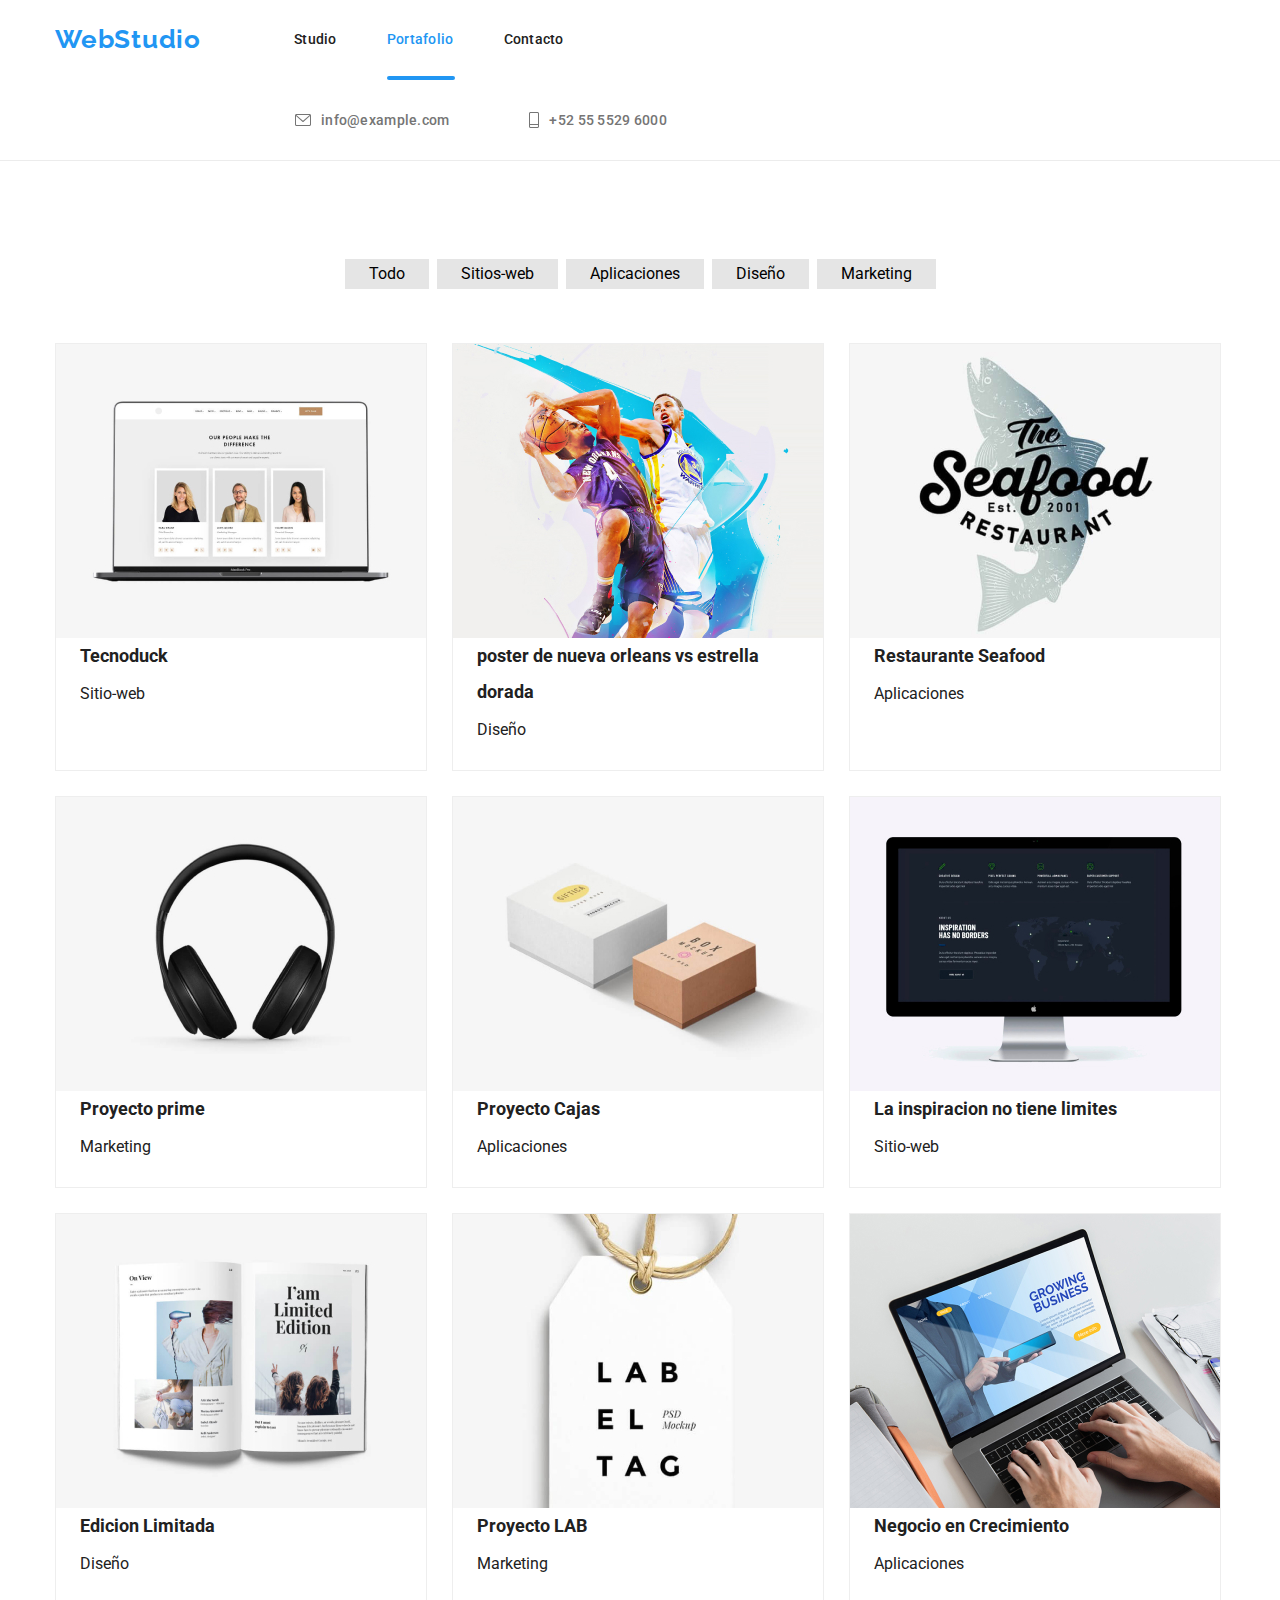
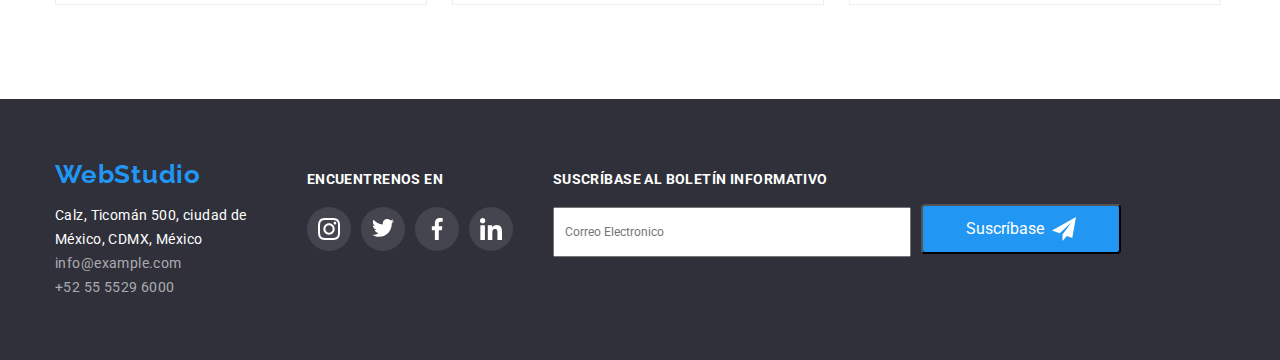
==== portafolio.html @ cc736a1b "primer commit tarea 7" ====
<!DOCTYPE html>
<html lang="en">
<head>

    <link rel="stylesheet" href="css/styles.css">
    <link rel="stylesheet" href="css/modern-normalize.css">
    <link rel="preconnect" href="https://fonts.googleapis.com">
    <link rel="preconnect" href="https://fonts.gstatic.com" crossorigin>
    <link href="https://fonts.googleapis.com/css2?family=Raleway:wght@700&family=Roboto:wght@400;500;700;900&display=swap" rel="stylesheet">
      
    <link rel="preconnect" href="https://fonts.googleapis.com">
  <link rel="preconnect" href="https://fonts.gstatic.com" crossorigin>
  <link href="https://fonts.googleapis.com/css2?family=Raleway:wght@700&display=swap" rel="stylesheet">

    <meta charset="UTF-8">
    <meta http-equiv="X-UA-Compatible" content="IE=edge">
    <meta name="viewport" content="width=device-width, initial-scale=1.0">
    
    <title>Portafolio</title>

</head>
<body>
    
    <header class="border">
      <div class="container menu-container">
        <a href="./index.html" class="webstudio menu-item menu-marg">WebStudio</a>
        <nav class="nav-flex">
          <ul class="menu-item">
            <li><a href="./index.html" class="link">Studio</a></li>
            <li><a href="./portafolio.html" class="link here-port" >Portafolio</a></li>
            <li><a href="/contacto" class="link">Contacto</a></li>
          </ul>
       </nav>
    
       <ul class="menu-item menu-links2"> 
        <li class="header-contacts">
            <svg class="mail-ubication" width="16px" height="12px"><use href="./images/icons.svg#mail"></use></svg>  
            <a href="mailto:info@example.com" class="colorl margin-text">info@example.com</a></li>
        <li class="header-contacts">
            <svg class="phone-ubication" width="10" height="16"><use href="./images/icons.svg#phone"></use></svg>  
            <a href="tel:+52 55 5529 6000" class="colorl">+52 55 5529 6000</a></li>
      </ul>
    
      </div>
    
    </header>

      <main>
        <section class="section">
          <div class="container">

            <ul class="container-btn">
              <li><button type="button" class="focus pointer item-btn">Todo</button></li>
              <li><button type="button" class="focus pointer item-btn">Sitios-web</button></li>
              <li><button type="button" class="focus pointer item-btn">Aplicaciones</button></li>
              <li><button type="button" class="focus pointer item-btn">Diseño</button></li>
              <li><button type="button" class="focus pointer item-btn">Marketing</button></li>
            </ul>
  
            <ul class="container-cards">
              <li class="card-item">
                <a href="" class="card-item2">
                   <p class="overlay overlay-text">Tecnoduck es una plataforma de distribución de coronavirus de última generación. Las compañías usan esta plataforma para el espionaje digital y los ataques a los servidores seguros de la competencia.</p>
                   <img src="./images/imagenTdos1.jpg" alt="imagen de nuestras personas hacen la diferencia" width="370px" height="294px"/>
                </a>
                 
                <a href="" class="card-information">
                    <p class="img-title">Tecnoduck</p> 
                    <p class="img-subtitle">Sitio-web</p>
                </a>
              </li>
              <li class="card-item">
                <a href="" class="card-item2">
                    <p class="overlay overlay-text">asdasdas</p>
                    <img src="./images/imagenTdos2.jpg" alt="poster de nueva orleans vs estrella dorada" width="370px" height="294px"  />
                </a>
                <a href="" class="card-information"> 
                    <p class="img-title"> poster de nueva orleans vs estrella dorada</p> 
                    <p class="img-subtitle">Diseño</p>
                </a>
              </li>
              <li class="card-item">
                  <a href="" class="card-item2">
                    <p class="overlay overlay-text">asdasdas</p>
                    <img src="./images/imagenTdos3.jpg" alt="rest comida de mar" width="370px" height="294px" />
                  </a>
                  <a href="" class="card-information">
                    
                    <p class="img-title">Restaurante Seafood</p> 
                    <p class="img-subtitle">Aplicaciones</p>
                  </a>
              </li>
              <li class="card-item">
                  <a href="" class="card-item2">
                    <p class="overlay overlay-text">asdasdas</p>
                    <img src="./images/imagenTdos4.jpg" alt="imagen de audifonos" width="370px" height="294px" />
                  </a>
                  <a href="" class="card-information">
                    <p class="img-title">Proyecto prime</p> 
                    <p class="img-subtitle">Marketing</p>
                  </a>
              </li>
              <li class="card-item">
                <a href="" class="card-item2">
                <p class="overlay overlay-text">asdasdas</p>
                <img src="./images/imagenTdos5.jpg" alt="imagan de cajas" width="370px" height="294px" />
                </a>
                  <a href="" class="card-information">
                    
                    <p class="img-title">Proyecto Cajas</p> 
                    <p class="img-subtitle">Aplicaciones</p>
                </a>
              </li>
              <li class="card-item">
                <a href="" class="card-item2">
                <p class="overlay overlay-text">asdasdas</p>
                <img src="./images/imagenTdos6.jpg" alt=" pc con mapa" width="370px" height="294px" />
                </a>
                  <a href="" class="card-information">
                    
                    <p class="img-title">La inspiracion no tiene limites</p> 
                    <p class="img-subtitle">Sitio-web</p>
                </a>
              </li>
              <li class="card-item">
                <a href="" class="card-item2">
                <p class="overlay overlay-text">asdasdas</p>
                <img src="./images/imagenTdos7.jpg" alt="libro de limite edition" width="370px" height="294px" />
                </a>
                  <a href="" class="card-information">
                    
                    <p class="img-title">Edicion Limitada</p> 
                    <p class="img-subtitle">Diseño</p>
                </a>
              </li>
              <li class="card-item">
                <a href="" class="card-item2">
                <p class="overlay overlay-text">asdasdas</p>
                <img src="./images/imagenTdos8.jpg" alt="tag de LAB "width="370px" height="294px" />
                </a>
                  <a href="" class="card-information">
                    
                    <p class="img-title">Proyecto LAB</p> 
                    <p class="img-subtitle">Marketing</p>
                </a>
              </li>
              <li class="card-item">
                <a href="" class="card-item2">
                <p class="overlay overlay-text">asdasdas</p>
                <img src="./images/imagenTdos9.jpg" alt="Computador" width="370px" height="294px" />
                </a>
                  <a href="" class="card-information">
                    
                    <p class="img-title">Negocio en Crecimiento</p> 
                    <p class="img-subtitle">Aplicaciones</p>
                </a>
              </li>
            </ul>
          </div>
          

        </section>
               
      </main>
      <footer class="blackbackground">
        <div class="footer-container">
            <div class="space">
                <a href="index.html" class="webstudio log-ubication">WebStudio</a>
                <adress>
                    <p class="colorw2">Calz, Ticomán 500, ciudad de <br>México, CDMX, México</p>
                    <ul class="ul-footer">
                          <li><a href="mailto:info@example.com" class="linkto">info@example.com</a></li>
                          <li><a href="tel:+52 55 5529 6000" class="linkto">+52 55 5529 6000</a></li>
                    </ul>
                </adress>
              </div>
            <div class="footer-border">
    
              <ul class="social-form-container">
                <li><p class="encuentranos">ENCUENTRENOS EN</p></li>
                <li><ul class="icon-footer-container">
                        <li><a href="" class="pointer"><svg class="icon-footer" width="44" height="44" viewBox="0 -10 20 40"><use href="./images/icons.svg#instagram"></use></svg> </a>  </li>
                        <li><a href="" class="pointer"><svg class="icon-footer" width="44" height="44" viewBox="0 -10 20 40"><use href="./images/icons.svg#twitter"></use></svg> </a> </li>
                        <li><a href="" class="pointer"><svg class="icon-footer" width="44" height="44" viewBox="-5 -10 20 40"><use href="./images/icons.svg#facebook"></use></svg></a>  </li>
                        <li><a href="" class="pointer"><svg class="icon-footer" width="44" height="44" viewBox="0 -10 20 40"><use href="./images/icons.svg#linked-in"></use></svg> </a> </li></ul>
                    </ul>
                </li>
    
                    <form>
                        <p class="susc-text">SUSCRÍBASE AL BOLETÍN INFORMATIVO</p>
                        <div class="label-container">
                            <label>
                            <input class="input-size" type="email" name="email" placeholder="Correo Electronico" />
                            </label>
                            <button class="form-btn" type="submit"><p style="display: inline;">Suscríbase</p> <svg class="svg-sus" width="24" height="24" viewBox="0 0 24 24"><use href="./images/icons.svg#send"></use></svg></button>
                        </div>
                    </form>
                         
              </ul>
            </div>
              
    
          </div>
      </footer>
    
</body>
</html>
---- css/styles.css ----
:root{
    --brand-color:#2196F3;
    --text-color:#757575;
    --text2-color:#FFFFFF;
    --dominat-color:#212121;
    --butt-color:rgba(255, 255, 255, 0.6);
    --background-color:#E5E5E5;
    --cards-color: #EEEEEE;
    --background-index:#2F303A;
    --iconbg-color:#F5F4FA;
}

*,
*::before,
*::after {
  box-sizing: border-box;
}
.service-container{
    display: flex;
    flex-direction: column;
    flex-wrap: wrap;
    align-items: center;
}

.text-container{
    display: flex;
    margin: 10px;
    height: auto;
    text-align:left;
    padding-left: 0%;
    gap: 30px;
    }

.text-item{
    display: flex;
    flex-direction: column;
    flex-basis: calc((100% - 90px) / 4);  
}
.ul-footer{
    padding-left: 0px;
    margin: 0px;
}
.log-ubication{
    padding: 0px;
}
.img-container{
    display: flex;
    gap: 23px;
    padding:0;
}

h2{
    text-align: center;
}
.team-conteiner{
    display: flex;
    text-align: center;
    padding: 0px;
    gap: 30px;
    margin: 0px;
}

.team-information{
    padding: 30px 44px;
    
}
.team-item{
    background: var(--text2-color);
    box-shadow: 0px 1px 3px rgba(0, 0, 0, 0.12), 0px 1px 1px rgba(0, 0, 0, 0.14), 0px 2px 1px rgba(0, 0, 0, 0.2);
    border-radius: 0px 0px 4px 4px;
}

.bggray{background-color: var(--background-color);}

.section{
    padding-top: 94px;
    padding-bottom: 94px;
}

.section1{
    padding-top: 94px;
}
.container {
     width: 1200px;
     padding-left: 15px;
     padding-right: 15px;
     margin-left: auto;
     margin-right: auto;
}    

.card-item{
    border: 1px solid var(--cards-color);
    flex-basis: calc((100% - 54px) / 3); 
   
}
.card-item:hover,.card-item:focus {
    box-shadow: 0px 1px 1px rgba(0, 0, 0, 0.12), 0px 4px 4px rgba(0, 0, 0, 0.06), 1px 4px 6px rgba(0, 0, 0, 0.16);
    
} 
.container-cards{
    display: flex;
    flex-wrap: wrap;
    gap: 25px;
    margin: 0;
    padding: 0;
    }

    
.container-btn{
    display: flex;
    justify-content: center;
    flex-wrap: wrap;
    align-items: center;
    margin-top: 0;
    margin-bottom: 50px;
    padding-left: 0;
}

.item-btn{margin:4px;
border: 0;
padding: 6px 24px;
}  

header {
    background-color: var(--text2-color);
}

.menu-item,.footer-items{
    display:flex;
    margin: 0;
    padding: 0;}

.menu-container{
  display: flex;
  align-items: center;
  flex-wrap: wrap;
  }

body{
    font-family: 'Roboto', 'Helvetica Neue', 'Verdana', 'Tahoma', sans-serif;
    color: var(--dominat-color);
    
}

::-webkit-scrollbar {
    display: none;
}

.card-information{
    padding-top: 20px;
    color: var(--dominat-color);  
}

.img-title{
    font-family: 'Roboto';
    font-style: normal;
    font-weight: 700;
    font-size: 18px;
    line-height: 2;
    margin: 0;
    padding-left: 24px;
    padding-right: 24px;
    }

.img-subtitle{
font-family: Roboto;
font-size: 16px;
font-weight: 400;
line-height: 2.5;
margin: 0;
padding-left: 24px;
padding-bottom:20px;
}

.link{
font-family: 'Roboto';
font-style: normal;
font-weight: 500;
font-size: 14px;
line-height: 16px;
letter-spacing: 0.02em;
color: var(--dominat-color);
display:block;
padding-top:24px;
padding-bottom: 25px;
margin-right: 50px;

}

.link:hover, .link:focus, .linkto:hover, .linkto:focus, .colorl:hover, .colorl:focus{
color:var(--brand-color);

}

.mail-ubication:hover, .phone-ubication:hover, .mail-ubication:focus, .phone-ubication:focus{
    stroke: var(--brand-color);
    }

.margin-text{
    margin-right: 50px;
}

.colorl{
font-family: 'Roboto';
font-style: normal;
font-weight: 500;
font-size: 14px;
line-height: 16px;
letter-spacing: 0.02em;
color: var(--text-color);
padding: 32px 0 32px 0;
}

.here-port, .here-index{
    color:var(--brand-color);
}

.here-port::after{
    content: "";
    width:68px; 
    height:4px; 
    background-color:var(--brand-color);
    display:block; 
    position:absolute; 
    top:76px;
    border-radius: 2px;
}
.here-index::after{
    content: "";
    width:48px; 
    height:4px; 
    background-color:var(--brand-color);
    display:block; 
    position:absolute; 
    top:76px;
    border-radius: 2px;
}
.nav-flex{
    display: flex;
    
}
.webstudio{
font-family: 'Raleway';
font-weight: 700;
font-size: 26px;
line-height: 1.19;
letter-spacing: 0.03em;
color: var(--brand-color);

}
.menu-marg{
    margin: 0 93px 0 0;
    padding: 24px 0 25px 0;
}

.focus:hover, .focus:focus{
    color: var(--text2-color);
    background-color: var(--brand-color);
    
    }

.focus{
background: var(--background-color);
}

.butt{

font-family: 'Roboto';
font-weight: 700;
font-size: 16px;
line-height: 1.875;
letter-spacing: 0.06em;
color: var(--text2-color);
background-color: var(--brand-color);
box-shadow: 0px 4px 4px rgba(0, 0, 0, 0.15);
border-radius: 4px;
padding-top: 10px;
padding-bottom: 10px;

}

.blackbackground{
    background-color: var(--background-index) ;
    padding-top:60px;
    padding-bottom:60px;
    
}

.colorw{

font-family: 'Roboto';
font-weight: 900;
font-size: 44px;
line-height: 1.36;
letter-spacing: 0.06em;
color: var(--text2-color);
text-align: center;

}

.colorw2{

font-family: 'Roboto';
font-size: 14px;
line-height: 1.71;
letter-spacing: 0.03em;
color: var(--text2-color);
margin: 14px 0 0;

}

.adress-flex{
    display: flex;
}

.linkto{

font-family: 'Roboto';
font-size: 14px;
line-height: 1.71;
letter-spacing: 0.03em;
color: var(--butt-color);
}

.button:hover,.button:focus{
    background-color: #1367ac;
    box-shadow: 0px 3px 1px rgba(0, 0, 0, 0.1), 0px 1px 2px rgba(0, 0, 0, 0.08), 0px 2px 2px rgba(0, 0, 0, 0.12);
    transition: box-shadow 250ms ease;
    transition-timing-function: cubic-bezier(0.4, 0, 0.2, 1);
}
.button{
    border: none;
    margin-top: 30px;}

.tituloin{
font-family: 'Roboto';
font-weight: 700;
font-size: 14px;
line-height: 16px;
letter-spacing: 0.03em;
text-transform: uppercase;
color: var(--dominat-color);
padding-top: 30px;
padding-bottom: 10px;
}

.subtituloin{

font-family: 'Roboto';
font-size: 14px;
line-height: 1.71;
letter-spacing: 0.03em;
color: var(--text-color);
}

.titulos2{

font-family: 'Roboto';
font-weight: 700;
font-size: 36px;
line-height: 1.16;
letter-spacing: 0.03em;
color:var(--dominat-color);
margin-bottom: 50px;
}
.titleteam{

font-family: 'Roboto';
font-weight: 500;
font-size: 16px;
line-height: 1.18;
letter-spacing: 0.03em;
color:var(--dominat-color);
margin: 0 0 10px 0;
}
.subtitleteam{

    font-family: 'Roboto';
font-size: 16px;
line-height: 1.18;
letter-spacing: 0.03em;
color: var(--text-color);
margin:0;
}

.pointer{ cursor:pointer;}

ul{
    list-style:none;
}

a{
    text-decoration: none;
}

.tit2{
font-family: 'Roboto';
font-style: normal;
font-weight: 700;
font-size: 36px;
line-height: 42px;
letter-spacing: 0.03em;
padding-bottom: 50px;
}

ul, ol, li {
    margin: 0;
    padding: 0;
  }
  
  h1, h2, h3, h4, h5, h6 {
    margin: 0;
  }
  
  p {
    margin: 0;
  }

  .heroe{
    padding-top: 200px;
    padding-bottom: 200px;
  }

  .icon-bg {
    background: var(--iconbg-color);
    border-radius: 4px;
    width: 270px;
    height: 120px;
    }

.header-contacts{
    display: flex;
    align-items: center;
    align-content: center;
}

.mail-ubication{
    margin-left: 240px;
    margin-right: 10px;
    fill: var(--text-color);
}
.phone-ubication{
    margin-left: 30px;
    margin-right: 10px;
    fill: var(--text-color);
}

.social-media-container{
    display: flex;
    padding-top: 16px;
}

.social-media-icon{
    fill: #AFB1B8;
}
.social-media-icon:hover{
    fill: var(--text2-color);
    border-radius: 50%;
    background-color: var(--brand-color);
    
}

.icon-cliente-regular{

    border: 1px solid #AFB1B8;
    border-radius: 4px;
    background-color: var(--iconbg-color);
    width: 170px;
    height: 81px;
    }

.icon-color{
    fill: #AFB1B8;
}

.icon-cliente-regular:hover{
    border: 1px solid var(--brand-color);
    fill: var(--brand-color);
}
.icon-cr-container{
    display: flex;
    
    justify-content: space-between;
}

.icon-hover:hover, .icon-hover:focus{
    fill: var(--brand-color);
    stroke: var(--brand-color);
    }


.footer-container{

    display: flex;
    padding-left: 15px;
    padding-right: 15px;
    margin-left: auto;
    margin-right: auto;
    width: 1200px;
}
.encuentranos{

font-family: 'Roboto';
font-weight: 700;
font-size: 14px;
line-height: 16px;
letter-spacing: 0.03em;
text-transform: uppercase;
color:var(--text2-color);
padding-top:12px;

}

.icon-footer{
    fill: white;
    border-radius: 50%;
    background-color:rgba(255, 255, 255, 0.1);
    }

.icon-footer:hover,.icon-footer:focus {
    background-color: var(--brand-color);
    }

.icon-footer-container{
    display: flex;
    padding-top: 20px;
    gap:10px;
}

.space{
    margin-right: 60px;
}

.blackbackground2{
    background-color: var(--background-index) ;
    background: linear-gradient(rgba(255,255,255,0), rgba(0,0,0,0.7)), url('../images/Imagen-fondo.jpg');
    background-repeat: no-repeat;
    background-position: center;
    background-size: cover;
}


.backgroundg-img1{
    background-image: url(../images/imagen.jpg);
    background-repeat: no-repeat;
    background-size: auto auto;
}
.backgroundg-img2{
    background-image: url(../images/imagen2.jpg);
    background-repeat: no-repeat;
    background-size: auto auto;
}
.backgroundg-img3{
    background-image: url(../images/imagen3.jpg);
    background-repeat: no-repeat;
    background-size: auto auto;
}

.recuadro{
width: 370px;
height: 70px;
background: rgba(47, 48, 58, 0.8);
font-family: 'Roboto';
font-weight: 700;
font-size: 14px;
line-height: 16px;
text-align: center;
letter-spacing: 0.03em;
text-transform: uppercase;
color: var(--text2-color);
padding-top: 27px;
padding-bottom: 27px;
margin-top:254px;
}

.border{
    border-bottom: 1px solid #ECECEC;
}

.header-contacts:hover .mail-ubication, .header-contacts:hover .phone-ubication, .header-contacts:focus .phone-ubication, .header-contacts:focus .mail-ubication {
    stroke: var(--brand-color);
}

.header-contacts:hover .colorl, .header-contacts:focus .colorl{
    color:var(--brand-color);
}

.overlay {
    position: absolute;
    width: 100%;
    height: 100%;
    background-color:rgba(33, 150, 243, 0.9);
    transform: translateY(100%);
    transition: transform 250ms ease;
    transition-timing-function: cubic-bezier(0.4, 0, 0.2, 1);
}

.card-item:hover .overlay {
    transform: translateY(0);
}

.card-item2{
    position: relative;
    margin: 0 auto;
    overflow: hidden;    
    display: flex;
}

.overlay-text{
    font-family: Roboto;
    font-size: 18px;
    font-weight: 400;
    line-height: 28px;
    letter-spacing: 0.03em;
    text-align: left;
    color:rgba(255, 255, 255, 1);
    padding: 63px 24px;
    }

.backdrop.is-hidden{
    visibility: hidden;
    opacity: 0;
    pointer-events: none;
}

.backdrop{
    position:fixed;
    top: 0;
    left: 0;
    width: 100%;
    height: 100%;
    background-color: rgba(0,0,0,0.5);
    opacity: 1;
    visibility: visible;
    transition: opacity 250ms cubic-bezier(0.4,0,0.2,1), visibility 250ms cubic-bezier(0.4,0,0.2,1);
    margin: 0;
    display: flex;
    justify-content: center;
    
}

.container-box{
    margin-top: 35px;
   }

.box-modal{
    width: 528px ;
    height: 581px ;
    background-color: rgba(255, 255, 255, 1);
    display: flex;
    flex-direction: column;
}

.svg-cierre{
    border: 1px solid gray;
    border-radius: 50%;
    margin-top:5px;
    margin-right: 5px;
}

.svg-cierre:hover{
cursor: pointer;
fill: var(--brand-color);   

}

.footer-border{
    width: 826px;
    height: 86px;
    display: flex;
    align-items: center;
    list-style: none;
    gap: 40px;
    align-items: baseline;
      
}

.form-space{
    width: 570px;
    height: auto;
    
  }
  
  .input-size{
    width: 358px;
    height: 50px ;
    padding: 10px;
  }
  
  .form-btn{
   height: 50px;
   width: 200px;
   background-color:var(--brand-color);
   color:white;
   border-radius: 4px;
   padding: 0;
   margin:0;
   display: flex;
   align-items: center;
   justify-content: center;
   gap: 8px;
  
  }

  .susc-text{
    font-family: Roboto;
    font-size: 14px;
    font-weight: 700;
    line-height: 16px;
    letter-spacing: 0.03em;
    text-align: left;
    color: white;
    padding-bottom: 10px;
    padding-top: 5px;
    

  }
  
.label-container{
    display: flex;
    align-items: center;
    gap: 10px;
}
    
.form-btn:hover{
    cursor: pointer;
}

.signup_form-container{
    display: flex;
    flex-direction: column;
    align-items: center;
}

.self-pos{
    align-self: flex-end;
}

.head-form{
    font-family: Roboto;
font-size: 20px;
font-weight: 700;
line-height: 23px;
letter-spacing: 0.03em;
text-align: center;
color: rgba(33, 33, 33, 1);
margin-bottom: 12px;
}

label{
    font-family: Roboto;
font-size: 12px;
font-weight: 400;
line-height: 14px;
letter-spacing: 0.01em;
text-align: left;
color: rgba(117, 117, 117, 1);
padding-top: 10px;
padding-bottom: 4px;
position:relative;
}

.signup_form-input{
    width: 448px;
    height: 40px;
    border-radius: 4px;
    border: 1px solid rgba(33, 33, 33, 0.20);
    display: block;
    padding-left:42px ;
}

.textarea-width{
    width: 448px;
    height: 120px;
    padding: 16px 12px;
    border-radius: 4px;
    border: 1px solid rgba(33, 33, 33, 0.20);
    display: block;
}

.enviar-btn{
background-color: var(--brand-color);
color: #FFFFFF;
font-family: Roboto;
font-size: 16px;
font-weight: 700;
line-height: 30px;
letter-spacing: 0.06em;
text-align: center;
border: none;
border-radius: 4px;
width: 200px;
height: 50px;
box-shadow: 0px 4px 4px 0px rgba(0, 0, 0, 0.15);
}

.enviar-btn:hover{
    cursor:pointer;
    }

input:hover{
cursor: pointer;
}

textarea:hover{
    cursor:pointer;
}

.signup_form-input:focus, textarea:focus,  .signup_form-input:hover, textarea:hover{
    border: 1px solid var(--brand-color);
    outline: none;
}

.signup_form-input:focus + .svg-form,
.signup_form-input:hover + .svg-form
{
    fill: #2196F3;
}

.svg-form{
    position: absolute;
    top: 38px;
    left:12px;
    fill: var(--dominat-color);
}

.send-text-style{
    color: #757575;
    font-size: 14px;
    font-family: Roboto;
    font-style: normal;
    font-weight: 400;
    line-height: 24px;
    letter-spacing: 0.42px;
    padding-left:77px;
    padding-right: 51px;
    padding-top: 20px;
    padding-bottom:10px;
}

.checkbox-container{
    padding-left: 76px;
    padding-right: 51px;
    margin-top: 10px;
    padding-top: 10px;
    position: relative;
    padding-bottom: 10px;
}

.hidden{ 
    display: none;
}

.checkbox-input:checked + .checkbox-label::before{
    background-image: url(../images/check-icon.jpg);
    border-color: var(--brand-color);
}

.checkbox-label::before{
    content: '';
    display: inline-block;
    width: 16px;
    height: 15px;
    border: 1px solid var(--dominat-color);
    border-radius: 2px;
    cursor: pointer;
    position: absolute;
    left: -20px;
    top: 10px;
}

.checkbox-label{
    color: var(--text-color);
    font-family: Roboto;
    font-size: 14px;
    font-weight: 400;
    line-height: 24px;
    letter-spacing: 0.42px;
}
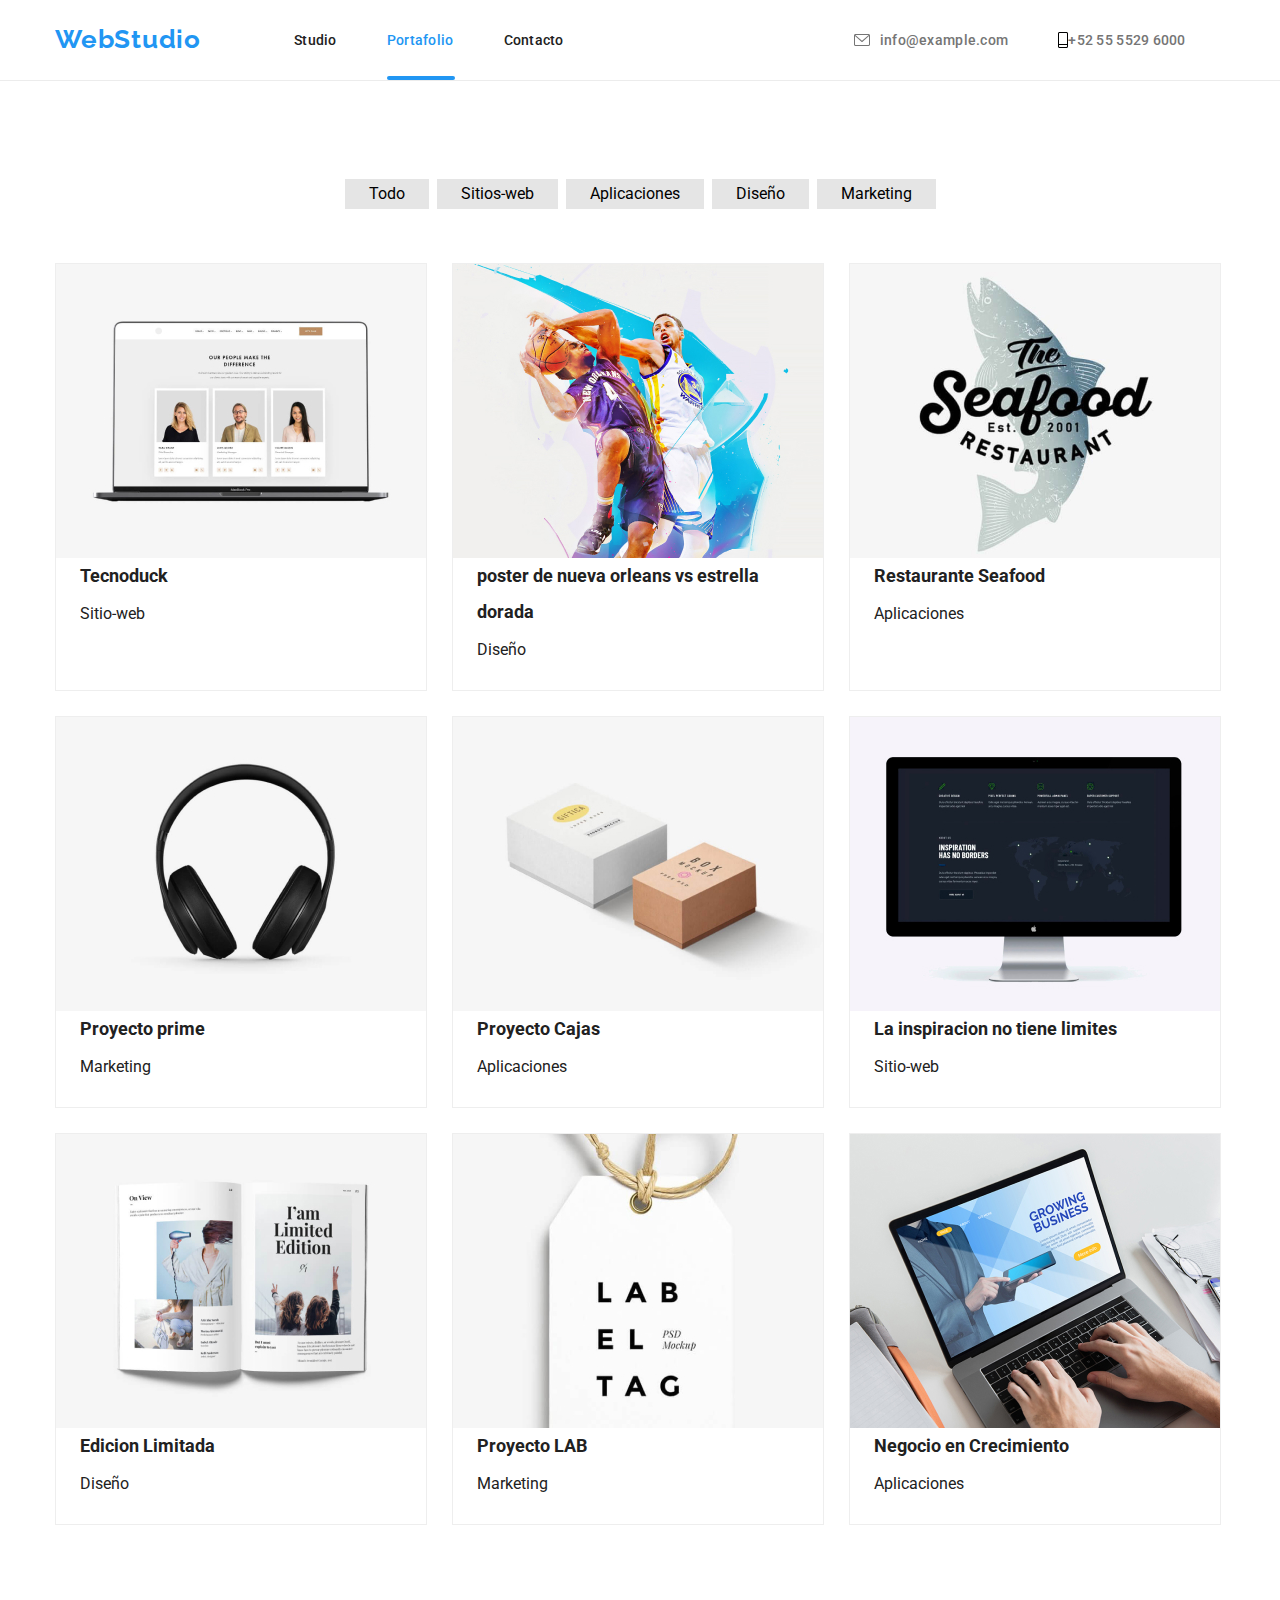
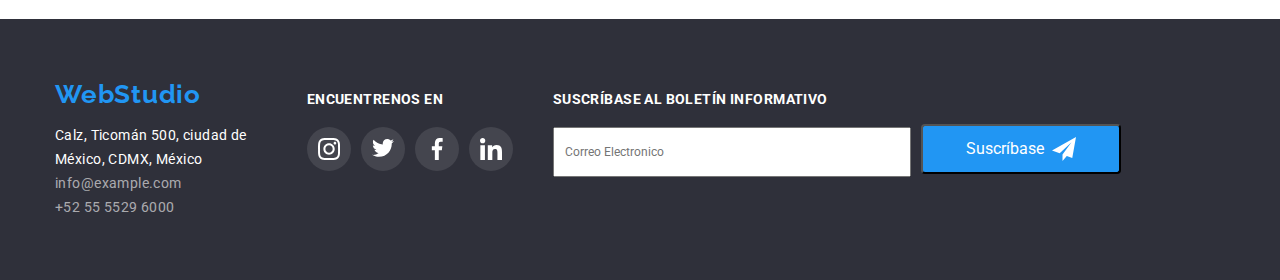
==== commit 7101d163: "tarea 7 v2.0" ====
--- a/portafolio.html
+++ b/portafolio.html
@@ -2,157 +2,157 @@
 <html lang="en">
 <head>
 
-    <link rel="stylesheet" href="css/styles.css">
-    <link rel="stylesheet" href="css/modern-normalize.css">
-    <link rel="preconnect" href="https://fonts.googleapis.com">
-    <link rel="preconnect" href="https://fonts.gstatic.com" crossorigin>
-    <link href="https://fonts.googleapis.com/css2?family=Raleway:wght@700&family=Roboto:wght@400;500;700;900&display=swap" rel="stylesheet">
-      
-    <link rel="preconnect" href="https://fonts.googleapis.com">
-  <link rel="preconnect" href="https://fonts.gstatic.com" crossorigin>
-  <link href="https://fonts.googleapis.com/css2?family=Raleway:wght@700&display=swap" rel="stylesheet">
-
-    <meta charset="UTF-8">
-    <meta http-equiv="X-UA-Compatible" content="IE=edge">
-    <meta name="viewport" content="width=device-width, initial-scale=1.0">
-    
-    <title>Portafolio</title>
+<link rel="stylesheet" href="css/main.min.css">
+<link rel="preconnect" href="https://fonts.googleapis.com">
+<link rel="preconnect" href="https://fonts.gstatic.com" crossorigin>
+<link href="https://fonts.googleapis.com/css2?family=Raleway:wght@700&family=Roboto:wght@400;500;700;900&display=swap" rel="stylesheet">
+<link href="https://fonts.googleapis.com/css2?family=Raleway:wght@700&display=swap" rel="stylesheet">
+<meta charset="UTF-8">
+<meta http-equiv="X-UA-Compatible" content="IE=edge">
+<meta name="viewport" content="width=device-width, initial-scale=1.0">
+<title>Portafolio</title>
 
 </head>
 <body>
     
-    <header class="border">
-      <div class="container menu-container">
-        <a href="./index.html" class="webstudio menu-item menu-marg">WebStudio</a>
-        <nav class="nav-flex">
-          <ul class="menu-item">
-            <li><a href="./index.html" class="link">Studio</a></li>
-            <li><a href="./portafolio.html" class="link here-port" >Portafolio</a></li>
-            <li><a href="/contacto" class="link">Contacto</a></li>
-          </ul>
-       </nav>
-    
-       <ul class="menu-item menu-links2"> 
-        <li class="header-contacts">
-            <svg class="mail-ubication" width="16px" height="12px"><use href="./images/icons.svg#mail"></use></svg>  
-            <a href="mailto:info@example.com" class="colorl margin-text">info@example.com</a></li>
-        <li class="header-contacts">
-            <svg class="phone-ubication" width="10" height="16"><use href="./images/icons.svg#phone"></use></svg>  
-            <a href="tel:+52 55 5529 6000" class="colorl">+52 55 5529 6000</a></li>
+  <header class="border-header">
+    <div class="container header">
+      <a href="./index.html" class="header__logo header__nav menu-marg-padd">WebStudio</a>
+      <nav>
+        <ul class="nav">
+          <li><a href="./index.html" class="nav__link">Studio</a></li>
+          <li><a href="./portafolio.html" class="nav__link here-port" >Portafolio</a></li>
+          <li><a href="/contacto" class="nav__link">Contacto</a></li>
+        </ul>
+      </nav>
+      <ul class="nav"> 
+        <li class="nav__contact">
+            <svg class="nav__contact--mail-ubication" width="16px" height="12px">
+              <use href="./images/icons.svg#mail">
+              </use>
+            </svg>  
+            <a href="mailto:info@example.com" class="nav__contact--text margin-text">info@example.com</a>
+        </li>
+        <li class="nav__contact">
+            <svg class="navr__contact--phone-ubication" width="10" height="16">
+              <use href="./images/icons.svg#phone">
+              </use>
+            </svg>  
+            <a href="tel:+52 55 5529 6000" class="nav__contact--text">+52 55 5529 6000</a>
+        </li>
       </ul>
-    
-      </div>
-    
-    </header>
+    </div>
+  </header>
+
 
       <main>
         <section class="section">
           <div class="container">
 
-            <ul class="container-btn">
-              <li><button type="button" class="focus pointer item-btn">Todo</button></li>
-              <li><button type="button" class="focus pointer item-btn">Sitios-web</button></li>
-              <li><button type="button" class="focus pointer item-btn">Aplicaciones</button></li>
-              <li><button type="button" class="focus pointer item-btn">Diseño</button></li>
-              <li><button type="button" class="focus pointer item-btn">Marketing</button></li>
+            <ul class="buttons">
+              <li><button type="button" class="buttons__item focus cursor-pointer">Todo</button></li>
+              <li><button type="button" class="buttons__item focus cursor-pointer">Sitios-web</button></li>
+              <li><button type="button" class="buttons__item focus cursor-pointer">Aplicaciones</button></li>
+              <li><button type="button" class="buttons__item focus cursor-pointer">Diseño</button></li>
+              <li><button type="button" class="buttons__item focus cursor-pointer">Marketing</button></li>
             </ul>
   
-            <ul class="container-cards">
-              <li class="card-item">
-                <a href="" class="card-item2">
-                   <p class="overlay overlay-text">Tecnoduck es una plataforma de distribución de coronavirus de última generación. Las compañías usan esta plataforma para el espionaje digital y los ataques a los servidores seguros de la competencia.</p>
+            <ul class="cards">
+              <li class="cards__item">
+                <a href="" class="cards__img">
+                   <p class="cards__overlay overlay-text">Tecnoduck es una plataforma de distribución de coronavirus de última generación. Las compañías usan esta plataforma para el espionaje digital y los ataques a los servidores seguros de la competencia.</p>
                    <img src="./images/imagenTdos1.jpg" alt="imagen de nuestras personas hacen la diferencia" width="370px" height="294px"/>
                 </a>
                  
-                <a href="" class="card-information">
-                    <p class="img-title">Tecnoduck</p> 
-                    <p class="img-subtitle">Sitio-web</p>
-                </a>
-              </li>
-              <li class="card-item">
-                <a href="" class="card-item2">
-                    <p class="overlay overlay-text">asdasdas</p>
+                <a href="" class="cards__information">
+                    <p class="cards__title">Tecnoduck</p> 
+                    <p class="cards__description">Sitio-web</p>
+                </a>
+              </li>
+              <li class="cards__item">
+                <a href="" class="cards__img">
+                    <p class="cards__overlay overlay-text">asdasdas</p>
                     <img src="./images/imagenTdos2.jpg" alt="poster de nueva orleans vs estrella dorada" width="370px" height="294px"  />
                 </a>
-                <a href="" class="card-information"> 
-                    <p class="img-title"> poster de nueva orleans vs estrella dorada</p> 
-                    <p class="img-subtitle">Diseño</p>
-                </a>
-              </li>
-              <li class="card-item">
-                  <a href="" class="card-item2">
-                    <p class="overlay overlay-text">asdasdas</p>
+                <a href="" class="cards__information"> 
+                    <p class="cards__title"> poster de nueva orleans vs estrella dorada</p> 
+                    <p class="cards__description">Diseño</p>
+                </a>
+              </li>
+              <li class="cards__item">
+                  <a href="" class="cards__img">
+                    <p class="cards__overlay overlay-text">asdasdas</p>
                     <img src="./images/imagenTdos3.jpg" alt="rest comida de mar" width="370px" height="294px" />
                   </a>
-                  <a href="" class="card-information">
-                    
-                    <p class="img-title">Restaurante Seafood</p> 
-                    <p class="img-subtitle">Aplicaciones</p>
-                  </a>
-              </li>
-              <li class="card-item">
-                  <a href="" class="card-item2">
-                    <p class="overlay overlay-text">asdasdas</p>
+                  <a href="" class="cards__information">
+                    
+                    <p class="cards__title">Restaurante Seafood</p> 
+                    <p class="cards__description">Aplicaciones</p>
+                  </a>
+              </li>
+              <li class="cards__item">
+                  <a href="" class="cards__img">
+                    <p class="cards__overlay overlay-text">asdasdas</p>
                     <img src="./images/imagenTdos4.jpg" alt="imagen de audifonos" width="370px" height="294px" />
                   </a>
-                  <a href="" class="card-information">
-                    <p class="img-title">Proyecto prime</p> 
-                    <p class="img-subtitle">Marketing</p>
-                  </a>
-              </li>
-              <li class="card-item">
-                <a href="" class="card-item2">
-                <p class="overlay overlay-text">asdasdas</p>
+                  <a href="" class="cards__information">
+                    <p class="cards__title">Proyecto prime</p> 
+                    <p class="cards__description">Marketing</p>
+                  </a>
+              </li>
+              <li class="cards__item">
+                <a href="" class="cards__img">
+                <p class="cards__overlay overlay-text">asdasdas</p>
                 <img src="./images/imagenTdos5.jpg" alt="imagan de cajas" width="370px" height="294px" />
                 </a>
-                  <a href="" class="card-information">
-                    
-                    <p class="img-title">Proyecto Cajas</p> 
-                    <p class="img-subtitle">Aplicaciones</p>
-                </a>
-              </li>
-              <li class="card-item">
-                <a href="" class="card-item2">
-                <p class="overlay overlay-text">asdasdas</p>
+                  <a href="" class="cards__information">
+                    
+                    <p class="cards__title">Proyecto Cajas</p> 
+                    <p class="cards__description">Aplicaciones</p>
+                </a>
+              </li>
+              <li class="cards__item">
+                <a href="" class="cards__img">
+                <p class="cards__overlay overlay-text">asdasdas</p>
                 <img src="./images/imagenTdos6.jpg" alt=" pc con mapa" width="370px" height="294px" />
                 </a>
-                  <a href="" class="card-information">
-                    
-                    <p class="img-title">La inspiracion no tiene limites</p> 
-                    <p class="img-subtitle">Sitio-web</p>
-                </a>
-              </li>
-              <li class="card-item">
-                <a href="" class="card-item2">
-                <p class="overlay overlay-text">asdasdas</p>
+                  <a href="" class="cards__information">
+                    
+                    <p class="cards__title">La inspiracion no tiene limites</p> 
+                    <p class="cards__description">Sitio-web</p>
+                </a>
+              </li>
+              <li class="cards__item">
+                <a href="" class="cards__img">
+                <p class="cards__overlay overlay-text">asdasdas</p>
                 <img src="./images/imagenTdos7.jpg" alt="libro de limite edition" width="370px" height="294px" />
                 </a>
-                  <a href="" class="card-information">
-                    
-                    <p class="img-title">Edicion Limitada</p> 
-                    <p class="img-subtitle">Diseño</p>
-                </a>
-              </li>
-              <li class="card-item">
-                <a href="" class="card-item2">
-                <p class="overlay overlay-text">asdasdas</p>
+                  <a href="" class="cards__information">
+                    
+                    <p class="cards__title">Edicion Limitada</p> 
+                    <p class="cards__description">Diseño</p>
+                </a>
+              </li>
+              <li class="cards__item">
+                <a href="" class="cards__img">
+                <p class="cards__overlay overlay-text">asdasdas</p>
                 <img src="./images/imagenTdos8.jpg" alt="tag de LAB "width="370px" height="294px" />
                 </a>
-                  <a href="" class="card-information">
-                    
-                    <p class="img-title">Proyecto LAB</p> 
-                    <p class="img-subtitle">Marketing</p>
-                </a>
-              </li>
-              <li class="card-item">
-                <a href="" class="card-item2">
-                <p class="overlay overlay-text">asdasdas</p>
+                  <a href="" class="cards__information">
+                    
+                    <p class="cards__title">Proyecto LAB</p> 
+                    <p class="cards__description">Marketing</p>
+                </a>
+              </li>
+              <li class="cards__item">
+                <a href="" class="cards__img">
+                <p class="cards__overlay overlay-text">asdasdas</p>
                 <img src="./images/imagenTdos9.jpg" alt="Computador" width="370px" height="294px" />
                 </a>
-                  <a href="" class="card-information">
-                    
-                    <p class="img-title">Negocio en Crecimiento</p> 
-                    <p class="img-subtitle">Aplicaciones</p>
+                  <a href="" class="cards__information">
+                    
+                    <p class="cards__title">Negocio en Crecimiento</p> 
+                    <p class="cards__description">Aplicaciones</p>
                 </a>
               </li>
             </ul>
@@ -162,41 +162,75 @@
         </section>
                
       </main>
-      <footer class="blackbackground">
-        <div class="footer-container">
+      <footer class="footer-background">
+        <div class="footer">
             <div class="space">
-                <a href="index.html" class="webstudio log-ubication">WebStudio</a>
+                <a href="index.html" class="header__logo">WebStudio</a>
                 <adress>
-                    <p class="colorw2">Calz, Ticomán 500, ciudad de <br>México, CDMX, México</p>
-                    <ul class="ul-footer">
-                          <li><a href="mailto:info@example.com" class="linkto">info@example.com</a></li>
-                          <li><a href="tel:+52 55 5529 6000" class="linkto">+52 55 5529 6000</a></li>
+                    <p class="footer-text">Calz, Ticomán 500, ciudad de <br>México, CDMX, México</p>
+                    <ul class="footer__contact">
+                          <li><a href="mailto:info@example.com" class="footer__contact-text">info@example.com</a></li>
+                          <li><a href="tel:+52 55 5529 6000" class="footer__contact-text">+52 55 5529 6000</a></li>
                     </ul>
                 </adress>
               </div>
-            <div class="footer-border">
-    
-              <ul class="social-form-container">
-                <li><p class="encuentranos">ENCUENTRENOS EN</p></li>
-                <li><ul class="icon-footer-container">
-                        <li><a href="" class="pointer"><svg class="icon-footer" width="44" height="44" viewBox="0 -10 20 40"><use href="./images/icons.svg#instagram"></use></svg> </a>  </li>
-                        <li><a href="" class="pointer"><svg class="icon-footer" width="44" height="44" viewBox="0 -10 20 40"><use href="./images/icons.svg#twitter"></use></svg> </a> </li>
-                        <li><a href="" class="pointer"><svg class="icon-footer" width="44" height="44" viewBox="-5 -10 20 40"><use href="./images/icons.svg#facebook"></use></svg></a>  </li>
-                        <li><a href="" class="pointer"><svg class="icon-footer" width="44" height="44" viewBox="0 -10 20 40"><use href="./images/icons.svg#linked-in"></use></svg> </a> </li></ul>
+            <div class="footer__smcontainer">
+    
+              <ul>
+                <li><p class="footer-find-us">ENCUENTRENOS EN</p></li>
+                <li>
+                  <ul class="footer__icons">
+                        <li>
+                          <a href="" class="cursor-pointer">
+                            <svg class="footer__icons--color" width="44" height="44" viewBox="0 -10 20 40">
+                              <use href="./images/icons.svg#instagram">
+                              </use>
+                            </svg>
+                          </a>
+                        </li>
+                        <li>
+                          <a href="" class="cursor-pointer">
+                            <svg class="footer__icons--color" width="44" height="44" viewBox="0 -10 20 40">
+                              <use href="./images/icons.svg#twitter">
+                              </use>
+                            </svg>
+                          </a>
+                        </li>
+                        <li>
+                          <a href="" class="cursor-pointer">
+                            <svg class="footer__icons--color" width="44" height="44" viewBox="-5 -10 20 40">
+                              <use href="./images/icons.svg#facebook">
+                              </use>
+                            </svg>
+                          </a>
+                        </li>
+                        <li>
+                          <a href="" class="cursor-pointer">
+                            <svg class="footer__icons--color" width="44" height="44" viewBox="0 -10 20 40">
+                              <use href="./images/icons.svg#linked-in">
+                              </use>
+                            </svg>
+                          </a>
+                        </li>
+                      </ul>
                     </ul>
                 </li>
     
                     <form>
-                        <p class="susc-text">SUSCRÍBASE AL BOLETÍN INFORMATIVO</p>
-                        <div class="label-container">
+                        <p class="form-title">SUSCRÍBASE AL BOLETÍN INFORMATIVO</p>
+                        <div class="form">
                             <label>
                             <input class="input-size" type="email" name="email" placeholder="Correo Electronico" />
                             </label>
-                            <button class="form-btn" type="submit"><p style="display: inline;">Suscríbase</p> <svg class="svg-sus" width="24" height="24" viewBox="0 0 24 24"><use href="./images/icons.svg#send"></use></svg></button>
+                            <button class="form__btn" type="submit">Suscríbase
+                              <svg width="24" height="24" viewBox="0 0 24 24">
+                                <use href="./images/icons.svg#send">
+                                </use>
+                              </svg>
+                            </button>
                         </div>
                     </form>
-                         
-              </ul>
+               </ul>
             </div>
               
     
--- a/css/main.min.css
+++ b/css/main.min.css
@@ -0,0 +1,1074 @@
+.section {
+  padding-top: 94px;
+  padding-bottom: 94px;
+}
+
+.container {
+  width: 1200px;
+  padding-left: 15px;
+  padding-right: 15px;
+  margin-left: auto;
+  margin-right: auto;
+}
+
+/*! modern-normalize v2.0.0 | MIT License | https://github.com/sindresorhus/modern-normalize */
+/*
+Document
+========
+*/
+/**
+Use a better box model (opinionated).
+*/
+*,
+::before,
+::after {
+  box-sizing: border-box;
+}
+
+html {
+  /* Improve consistency of default fonts in all browsers. (https://github.com/sindresorhus/modern-normalize/issues/3) */
+  font-family: system-ui, "Segoe UI", Roboto, Helvetica, Arial, sans-serif, "Apple Color Emoji", "Segoe UI Emoji";
+  line-height: 1.15; /* 1. Correct the line height in all browsers. */
+  -webkit-text-size-adjust: 100%; /* 2. Prevent adjustments of font size after orientation changes in iOS. */
+  -moz-tab-size: 4; /* 3. Use a more readable tab size (opinionated). */
+  tab-size: 4; /* 3 */
+}
+
+/*
+Sections
+========
+*/
+body {
+  margin: 0; /* Remove the margin in all browsers. */
+}
+
+/*
+Grouping content
+================
+*/
+/**
+1. Add the correct height in Firefox.
+2. Correct the inheritance of border color in Firefox. (https://bugzilla.mozilla.org/show_bug.cgi?id=190655)
+*/
+hr {
+  height: 0; /* 1 */
+  color: inherit; /* 2 */
+}
+
+/*
+Text-level semantics
+====================
+*/
+/**
+Add the correct text decoration in Chrome, Edge, and Safari.
+*/
+abbr[title] {
+  text-decoration: underline dotted;
+}
+
+/**
+Add the correct font weight in Edge and Safari.
+*/
+b,
+strong {
+  font-weight: bolder;
+}
+
+/**
+1. Improve consistency of default fonts in all browsers. (https://github.com/sindresorhus/modern-normalize/issues/3)
+2. Correct the odd 'em' font sizing in all browsers.
+*/
+code,
+kbd,
+samp,
+pre {
+  font-family: ui-monospace, SFMono-Regular, Consolas, "Liberation Mono", Menlo, monospace; /* 1 */
+  font-size: 1em; /* 2 */
+}
+
+/**
+Add the correct font size in all browsers.
+*/
+small {
+  font-size: 80%;
+}
+
+/**
+Prevent 'sub' and 'sup' elements from affecting the line height in all browsers.
+*/
+sub,
+sup {
+  font-size: 75%;
+  line-height: 0;
+  position: relative;
+  vertical-align: baseline;
+}
+
+sub {
+  bottom: -0.25em;
+}
+
+sup {
+  top: -0.5em;
+}
+
+/*
+Tabular data
+============
+*/
+/**
+1. Remove text indentation from table contents in Chrome and Safari. (https://bugs.chromium.org/p/chromium/issues/detail?id=999088, https://bugs.webkit.org/show_bug.cgi?id=201297)
+2. Correct table border color inheritance in Chrome and Safari. (https://bugs.chromium.org/p/chromium/issues/detail?id=935729, https://bugs.webkit.org/show_bug.cgi?id=195016)
+*/
+table {
+  text-indent: 0; /* 1 */
+  border-color: inherit; /* 2 */
+}
+
+/*
+Forms
+=====
+*/
+/**
+1. Change the font styles in all browsers.
+2. Remove the margin in Firefox and Safari.
+*/
+button,
+input,
+optgroup,
+select,
+textarea {
+  font-family: inherit; /* 1 */
+  font-size: 100%; /* 1 */
+  line-height: 1.15; /* 1 */
+  margin: 0; /* 2 */
+}
+
+/**
+Remove the inheritance of text transform in Edge and Firefox.
+*/
+button,
+select {
+  text-transform: none;
+}
+
+/**
+Correct the inability to style clickable types in iOS and Safari.
+*/
+button,
+[type=button],
+[type=reset],
+[type=submit] {
+  -webkit-appearance: button;
+}
+
+/**
+Remove the inner border and padding in Firefox.
+*/
+::-moz-focus-inner {
+  border-style: none;
+  padding: 0;
+}
+
+/**
+Restore the focus styles unset by the previous rule.
+*/
+:-moz-focusring {
+  outline: 1px dotted ButtonText;
+}
+
+/**
+Remove the additional ':invalid' styles in Firefox.
+See: https://github.com/mozilla/gecko-dev/blob/2f9eacd9d3d995c937b4251a5557d95d494c9be1/layout/style/res/forms.css#L728-L737
+*/
+:-moz-ui-invalid {
+  box-shadow: none;
+}
+
+/**
+Remove the padding so developers are not caught out when they zero out 'fieldset' elements in all browsers.
+*/
+legend {
+  padding: 0;
+}
+
+/**
+Add the correct vertical alignment in Chrome and Firefox.
+*/
+progress {
+  vertical-align: baseline;
+}
+
+/**
+Correct the cursor style of increment and decrement buttons in Safari.
+*/
+::-webkit-inner-spin-button,
+::-webkit-outer-spin-button {
+  height: auto;
+}
+
+/**
+1. Correct the odd appearance in Chrome and Safari.
+2. Correct the outline style in Safari.
+*/
+[type=search] {
+  -webkit-appearance: textfield; /* 1 */
+  outline-offset: -2px; /* 2 */
+}
+
+/**
+Remove the inner padding in Chrome and Safari on macOS.
+*/
+::-webkit-search-decoration {
+  -webkit-appearance: none;
+}
+
+/**
+1. Correct the inability to style clickable types in iOS and Safari.
+2. Change font properties to 'inherit' in Safari.
+*/
+::-webkit-file-upload-button {
+  -webkit-appearance: button; /* 1 */
+  font: inherit; /* 2 */
+}
+
+/*
+Interactive
+===========
+*/
+/*
+Add the correct display in Chrome and Safari.
+*/
+summary {
+  display: list-item;
+}
+
+header {
+  background-color: #FFFFFF;
+}
+
+.header {
+  display: flex;
+  align-items: center;
+  flex-wrap: wrap;
+}
+.header__logo {
+  font-family: "Raleway", sans-serif;
+  font-weight: 700;
+  font-size: 26px;
+  line-height: 1.19;
+  letter-spacing: 0.03em;
+  color: #2196F3;
+}
+
+.nav {
+  display: flex;
+  margin: 0;
+  padding: 0;
+}
+.nav__link {
+  font-family: "Roboto", sans-serif;
+  font-style: normal;
+  font-weight: 500;
+  font-size: 14px;
+  line-height: 16px;
+  letter-spacing: 0.02em;
+  color: #212121;
+  display: block;
+  padding-top: 24px;
+  padding-bottom: 25px;
+  margin-right: 50px;
+}
+.nav__link:hover {
+  color: #2196F3;
+}
+.nav__link:focus {
+  color: #2196F3;
+}
+.nav__contact {
+  display: flex;
+  align-items: center;
+  align-content: center;
+}
+.nav__contact--mail-ubication {
+  margin-left: 240px;
+  margin-right: 10px;
+  fill: #757575;
+}
+.nav__contact--mail-ubication:hover {
+  stroke: #2196F3;
+}
+.nav__contact--mail-ubication:focus {
+  stroke: #2196F3;
+}
+.nav__contact--phone-ubication {
+  margin-left: 30px;
+  margin-right: 10px;
+  fill: #757575;
+}
+.nav__contact--phone-ubication:hover {
+  stroke: #2196F3;
+}
+.nav__contact--phone-ubication:focus {
+  stroke: #2196F3;
+}
+.nav__contact--text {
+  font-family: "Roboto", sans-serif;
+  font-style: normal;
+  font-weight: 500;
+  font-size: 14px;
+  line-height: 16px;
+  letter-spacing: 0.02em;
+  color: #757575;
+  padding: 32px 0 32px 0;
+}
+.nav__contact--text:hover {
+  color: #2196F3;
+}
+.nav__contact--text:focus {
+  color: #2196F3;
+}
+
+.hero {
+  padding-top: 200px;
+  padding-bottom: 200px;
+}
+
+.section-service {
+  display: flex;
+  flex-direction: column;
+  flex-wrap: wrap;
+  align-items: center;
+}
+.section-service__title {
+  font-family: "Roboto", sans-serif;
+  font-weight: 900;
+  font-size: 44px;
+  line-height: 1.36;
+  letter-spacing: 0.06em;
+  color: #FFFFFF;
+  text-align: center;
+}
+.section-service__btn {
+  font-family: "Roboto", sans-serif;
+  font-weight: 700;
+  font-size: 16px;
+  line-height: 1.875;
+  letter-spacing: 0.06em;
+  color: #FFFFFF;
+  background-color: #2196F3;
+  box-shadow: 0px 4px 4px rgba(0, 0, 0, 0.15);
+  border-radius: 4px;
+  padding-top: 10px;
+  padding-bottom: 10px;
+  border: none;
+  margin-top: 30px;
+}
+.section-service__btn:hover {
+  background-color: #1367ac;
+  box-shadow: 0px 3px 1px rgba(0, 0, 0, 0.12), 0px 1px 2px rgba(0, 0, 0, 0.08), 0px 2px 2px rgba(0, 0, 0, 0.12);
+  transition: box-shadow 250ms ease;
+  transition-timing-function: cubic-bezier(0.4, 0, 0.2, 1);
+}
+.section-service__btn:focus {
+  background-color: #1367ac;
+  box-shadow: 0px 3px 1px rgba(0, 0, 0, 0.12), 0px 1px 2px rgba(0, 0, 0, 0.08), 0px 2px 2px rgba(0, 0, 0, 0.12);
+  transition: box-shadow 250ms ease;
+  transition-timing-function: cubic-bezier(0.4, 0, 0.2, 1);
+}
+
+.footer__contact-text {
+  font-family: "Roboto", sans-serif;
+  font-size: 14px;
+  line-height: 1.71;
+  letter-spacing: 0.03em;
+  color: rgba(255, 255, 255, 0.6);
+}
+.footer__contact-text:hover {
+  color: #2196F3;
+}
+.footer__contact-text:focus {
+  color: #2196F3;
+}
+
+.footer {
+  display: flex;
+  padding-left: 15px;
+  padding-right: 15px;
+  margin-left: auto;
+  margin-right: auto;
+  width: 1200px;
+}
+.footer__contact {
+  padding-left: 0px;
+  margin: 0px;
+}
+.footer__icons {
+  display: flex;
+  padding-top: 20px;
+  gap: 10px;
+}
+.footer__icons--color {
+  fill: rgb(255, 255, 255);
+  border-radius: 50%;
+  background-color: rgba(255, 255, 255, 0.1);
+}
+.footer__icons--color:hover {
+  background-color: #2196F3;
+}
+.footer__icons--color:focus {
+  background-color: #2196F3;
+}
+.footer__smcontainer {
+  width: 826px;
+  height: 86px;
+  display: flex;
+  align-items: center;
+  list-style: none;
+  gap: 40px;
+  align-items: baseline;
+}
+
+.footer-find-us {
+  font-family: "Roboto", sans-serif;
+  font-weight: 700;
+  font-size: 14px;
+  line-height: 16px;
+  letter-spacing: 0.03em;
+  text-transform: uppercase;
+  color: #FFFFFF;
+  padding-top: 12px;
+}
+
+.footer-background {
+  background-color: #2F303A;
+  padding-top: 60px;
+  padding-bottom: 60px;
+}
+
+.footer-text {
+  font-family: "Roboto", sans-serif;
+  font-size: 14px;
+  line-height: 1.71;
+  letter-spacing: 0.03em;
+  color: #FFFFFF;
+  margin: 14px 0 0;
+}
+
+::-webkit-scrollbar {
+  display: none;
+}
+
+ul {
+  list-style: none;
+}
+
+ul, ol, li {
+  margin: 0;
+  padding: 0;
+}
+
+h1, h2, h3, h4, h5, h6 {
+  margin: 0;
+}
+
+p {
+  margin: 0;
+}
+
+a {
+  text-decoration: none;
+}
+
+h2 {
+  text-align: center;
+}
+
+body {
+  font-family: "Roboto", sans-serif;
+  color: #212121;
+}
+
+.margin-text {
+  margin-right: 50px;
+}
+
+.space {
+  margin-right: 60px;
+}
+
+.background-gray {
+  background-color: #E5E5E5;
+}
+
+.section-padding {
+  padding-top: 94px;
+}
+
+.cursor-pointer {
+  cursor: pointer;
+}
+
+.caracteristics {
+  display: flex;
+  margin: 10px;
+  height: auto;
+  text-align: left;
+  padding-left: 0%;
+  gap: 30px;
+}
+.caracteristics__item {
+  display: flex;
+  flex-direction: column;
+  flex-basis: calc((100% - 90px) / 4);
+}
+.caracteristics__title {
+  font-family: "Roboto", sans-serif;
+  font-weight: 700;
+  font-size: 14px;
+  line-height: 16px;
+  letter-spacing: 0.03em;
+  text-transform: uppercase;
+  color: #212121;
+  padding-top: 30px;
+  padding-bottom: 10px;
+}
+.caracteristics__description {
+  font-family: "Roboto", sans-serif;
+  font-size: 14px;
+  line-height: 1.71;
+  letter-spacing: 0.03em;
+  color: #757575;
+}
+.caracteristics__icon {
+  background: #F5F4FA;
+  border-radius: 4px;
+  width: 270px;
+  height: 120px;
+}
+
+.dedicate-section-title {
+  font-family: "Roboto", sans-serif;
+  font-style: normal;
+  font-weight: 700;
+  font-size: 36px;
+  line-height: 42px;
+  letter-spacing: 0.03em;
+  padding-bottom: 50px;
+}
+
+.img-container {
+  display: flex;
+  gap: 23px;
+  padding: 0;
+}
+
+.team {
+  display: flex;
+  text-align: center;
+  padding: 0px;
+  gap: 30px;
+  margin: 0px;
+}
+.team__information {
+  padding: 30px 44px;
+}
+.team__item {
+  background: #FFFFFF;
+  box-shadow: 0px 1px 3px rgba(0, 0, 0, 0.12), 0px 1px 1px rgba(0, 0, 0, 0.15), 0px 2px 1px rgba(33, 33, 33, 0.2);
+  border-radius: 0px 0px 4px 4px;
+}
+.team__title {
+  font-family: "Roboto", sans-serif;
+  font-weight: 500;
+  font-size: 16px;
+  line-height: 1.18;
+  letter-spacing: 0.03em;
+  color: #212121;
+  margin: 0 0 10px 0;
+}
+.team__description {
+  font-family: "Roboto", sans-serif;
+  font-size: 16px;
+  line-height: 1.18;
+  letter-spacing: 0.03em;
+  color: #757575;
+  margin: 0;
+}
+
+.cards {
+  display: flex;
+  flex-wrap: wrap;
+  gap: 25px;
+  margin: 0;
+  padding: 0;
+}
+.cards__overlay {
+  position: absolute;
+  width: 100%;
+  height: 100%;
+  background-color: rgba(33, 150, 243, 0.9);
+  transform: translateY(100%);
+  transition: transform 250ms ease;
+  transition-timing-function: cubic-bezier(0.4, 0, 0.2, 1);
+}
+.cards__item {
+  border: 1px solid #EEEEEE;
+  flex-basis: calc((100% - 54px) / 3);
+}
+.cards__item:hover {
+  box-shadow: 0px 1px 1px rgba(0, 0, 0, 0.12), 0px 4px 4px rgba(0, 0, 0, 0.06), 1px 4px 6px rgba(0, 0, 0, 0.15);
+}
+.cards__item:hover .cards__overlay {
+  transform: translateY(0);
+}
+.cards__item:focus {
+  box-shadow: 0px 1px 1px rgba(0, 0, 0, 0.12), 0px 4px 4px rgba(0, 0, 0, 0.06), 1px 4px 6px rgba(0, 0, 0, 0.15);
+}
+.cards__information {
+  padding-top: 20px;
+  color: #212121;
+}
+.cards__title {
+  font-family: "Roboto", sans-serif;
+  font-style: normal;
+  font-weight: 700;
+  font-size: 18px;
+  line-height: 2;
+  margin: 0;
+  padding-left: 24px;
+  padding-right: 24px;
+}
+.cards__description {
+  font-family: "Roboto", sans-serif;
+  font-size: 16px;
+  font-weight: 400;
+  line-height: 2.5;
+  margin: 0;
+  padding-left: 24px;
+  padding-bottom: 20px;
+}
+.cards__img {
+  position: relative;
+  margin: 0 auto;
+  overflow: hidden;
+  display: flex;
+}
+
+.overlay-text {
+  font-family: "Roboto", sans-serif;
+  font-size: 18px;
+  font-weight: 400;
+  line-height: 28px;
+  letter-spacing: 0.03em;
+  text-align: left;
+  color: rgb(255, 255, 255);
+  padding: 63px 24px;
+}
+
+.buttons {
+  display: flex;
+  justify-content: center;
+  flex-wrap: wrap;
+  align-items: center;
+  margin-top: 0;
+  margin-bottom: 50px;
+  padding-left: 0;
+}
+.buttons__item {
+  margin: 4px;
+  border: 0;
+  padding: 6px 24px;
+}
+
+.here-port {
+  color: #2196F3;
+}
+.here-port::after {
+  content: "";
+  width: 68px;
+  height: 4px;
+  background-color: #2196F3;
+  display: block;
+  position: absolute;
+  top: 76px;
+  border-radius: 2px;
+}
+
+.here-index {
+  color: #2196F3;
+}
+.here-index::after {
+  content: "";
+  width: 48px;
+  height: 4px;
+  background-color: #2196F3;
+  display: block;
+  position: absolute;
+  top: 76px;
+  border-radius: 2px;
+}
+
+.menu-marg-padd {
+  margin: 0 93px 0 0;
+  padding: 24px 0 25px 0;
+}
+
+.focus {
+  background: #E5E5E5;
+}
+.focus:hover {
+  color: #FFFFFF;
+  background-color: #2196F3;
+}
+.focus:focus {
+  color: #FFFFFF;
+  background-color: #2196F3;
+}
+
+.team-section-title {
+  font-family: "Roboto", sans-serif;
+  font-weight: 700;
+  font-size: 36px;
+  line-height: 1.16;
+  letter-spacing: 0.03em;
+  color: #212121;
+  margin-bottom: 50px;
+}
+
+.team__social-media {
+  display: flex;
+  padding-top: 16px;
+}
+.team__social-media--icon {
+  fill: #AFB1B8;
+}
+.team__social-media--icon:hover {
+  fill: #FFFFFF;
+  border-radius: 50%;
+  background-color: #2196F3;
+}
+
+.regular-clients {
+  display: flex;
+  justify-content: space-between;
+}
+.regular-clients__icons {
+  border: 1px solid #AFB1B8;
+  border-radius: 4px;
+  background-color: #F5F4FA;
+  width: 170px;
+  height: 81px;
+}
+.regular-clients__icons:hover {
+  border: 1px solid #2196F3;
+  fill: #2196F3;
+}
+.regular-clients__icons--color {
+  fill: #AFB1B8;
+}
+.regular-clients__icons--color:hover {
+  fill: #2196F3;
+  stroke: #2196F3;
+}
+.regular-clients__icons--color:focus {
+  fill: #2196F3;
+  stroke: #2196F3;
+}
+
+.background-black {
+  background-color: #2F303A;
+  background: linear-gradient(rgba(255, 255, 255, 0), rgba(0, 0, 0, 0.7)), url("../images/Imagen-fondo.jpg");
+  background-repeat: no-repeat;
+  background-position: center;
+  background-size: cover;
+}
+
+.img-container__design, .img-container__movil, .img-container__desk {
+  background-repeat: no-repeat;
+  background-size: auto auto;
+}
+
+.img-container__desk {
+  background-image: url(../images/imagen.jpg);
+}
+
+.img-container__movil {
+  background-image: url(../images/imagen2.jpg);
+}
+
+.img-container__design {
+  background-image: url(../images/imagen3.jpg);
+}
+
+.upper-text {
+  width: 370px;
+  height: 70px;
+  background: rgba(47, 48, 58, 0.8);
+  font-family: "Roboto", sans-serif;
+  font-weight: 700;
+  font-size: 14px;
+  line-height: 16px;
+  text-align: center;
+  letter-spacing: 0.03em;
+  text-transform: uppercase;
+  color: #FFFFFF;
+  padding-top: 27px;
+  padding-bottom: 27px;
+  margin-top: 254px;
+}
+
+.border-header {
+  border-bottom: 1px solid #ECECEC;
+}
+
+.header__contact:hover .header__contact--mail-ubication, .header__contact:hover .header__contact--phone-ubication, .header__contact:focus .header__contact--phone-ubication, .header__contact:focus .header__contact--mail-ubication {
+  stroke: #2196F3;
+}
+
+.header__contact:hover .header__contact--text, .header__contact:focus .header__contact--text {
+  color: #2196F3;
+}
+
+.backdrop.is-hidden {
+  visibility: hidden;
+  opacity: 0;
+  pointer-events: none;
+}
+
+.backdrop {
+  position: fixed;
+  top: 0;
+  left: 0;
+  width: 100%;
+  height: 100%;
+  background-color: rgba(0, 0, 0, 0.5);
+  opacity: 1;
+  visibility: visible;
+  transition: opacity 250ms cubic-bezier(0.4, 0, 0.2, 1), visibility 250ms cubic-bezier(0.4, 0, 0.2, 1);
+  margin: 0;
+  display: flex;
+  justify-content: center;
+}
+
+.modal__box {
+  width: 528px;
+  height: 581px;
+  background-color: rgb(255, 255, 255);
+  display: flex;
+  flex-direction: column;
+  margin-top: 35px;
+}
+
+.svg-close {
+  border: 1px solid #AFB1B8;
+  border-radius: 50%;
+  margin-top: 5px;
+  margin-right: 5px;
+}
+.svg-close:hover {
+  fill: #2196F3;
+  cursor: pointer;
+}
+
+.form-space {
+  width: 570px;
+  height: auto;
+}
+
+.input-size {
+  width: 358px;
+  height: 50px;
+  padding: 10px;
+}
+
+.form-title {
+  font-family: "Roboto", sans-serif;
+  font-size: 14px;
+  font-weight: 700;
+  line-height: 16px;
+  letter-spacing: 0.03em;
+  text-align: left;
+  color: rgb(255, 255, 255);
+  padding-bottom: 10px;
+  padding-top: 5px;
+}
+
+.form {
+  display: flex;
+  align-items: center;
+  gap: 10px;
+}
+.form__btn {
+  height: 50px;
+  width: 200px;
+  background-color: #2196F3;
+  color: rgb(255, 255, 255);
+  border-radius: 4px;
+  padding: 0;
+  margin: 0;
+  display: flex;
+  align-items: center;
+  justify-content: center;
+  gap: 8px;
+}
+
+.form-btn:hover {
+  cursor: pointer;
+}
+
+.signup-form {
+  display: flex;
+  flex-direction: column;
+  align-items: center;
+}
+.signup-form__head {
+  font-family: "Roboto", sans-serif;
+  font-size: 20px;
+  font-weight: 700;
+  line-height: 23px;
+  letter-spacing: 0.03em;
+  text-align: center;
+  color: rgb(33, 33, 33);
+  margin-bottom: 12px;
+}
+.signup-form__input {
+  width: 448px;
+  height: 40px;
+  border-radius: 4px;
+  border: 1px solid rgba(33, 33, 33, 0.2);
+  display: block;
+  padding-left: 42px;
+}
+.signup-form__input:focus + .signup-form__svg {
+  fill: #2196F3;
+}
+.signup-form__input:hover + .signup-form__svg {
+  fill: #2196F3;
+}
+.signup-form__input:focus {
+  border: 1px solid #2196F3;
+  outline: none;
+}
+.signup-form__input:hover {
+  border: 1px solid #2196F3;
+  outline: none;
+}
+.signup-form__textarea {
+  width: 448px;
+  height: 120px;
+  padding: 16px 12px;
+  border-radius: 4px;
+  border: 1px solid rgba(33, 33, 33, 0.2);
+  display: block;
+}
+.signup-form__checkbox-btn {
+  background-color: #2196F3;
+  color: rgb(255, 255, 255);
+  font-family: "Roboto", sans-serif;
+  font-size: 16px;
+  font-weight: 700;
+  line-height: 30px;
+  letter-spacing: 0.06em;
+  text-align: center;
+  border: none;
+  border-radius: 4px;
+  width: 200px;
+  height: 50px;
+  box-shadow: 0px 4px 4px 0px rgba(0, 0, 0, 0.15);
+}
+.signup-form__checkbox-btn:hover {
+  cursor: pointer;
+}
+.signup-form__svg {
+  position: absolute;
+  top: 38px;
+  left: 12px;
+  fill: #212121;
+}
+.signup-form__checkbox {
+  padding-left: 76px;
+  padding-right: 51px;
+  margin-top: 10px;
+  padding-top: 10px;
+  position: relative;
+  padding-bottom: 10px;
+}
+
+.self-pos {
+  align-self: flex-end;
+}
+
+input:hover {
+  cursor: pointer;
+}
+
+textarea:hover {
+  cursor: pointer;
+  border: 1px solid #2196F3;
+  outline: none;
+}
+
+textarea:focus {
+  border: 1px solid #2196F3;
+  outline: none;
+}
+
+label {
+  font-family: "Roboto", sans-serif;
+  font-size: 12px;
+  font-weight: 400;
+  line-height: 14px;
+  letter-spacing: 0.01em;
+  text-align: left;
+  color: rgb(117, 117, 117);
+  padding-top: 10px;
+  padding-bottom: 4px;
+  position: relative;
+}
+
+.send-text-style {
+  color: #757575;
+  font-size: 14px;
+  font-family: "Roboto", sans-serif;
+  font-style: normal;
+  font-weight: 400;
+  line-height: 24px;
+  letter-spacing: 0.42px;
+  padding-left: 77px;
+  padding-right: 51px;
+  padding-top: 20px;
+  padding-bottom: 10px;
+}
+
+.hidden {
+  display: none;
+}
+
+.signup-form__checkbox-input:checked + .signup-form__checkbox-label::before {
+  background-image: url(../images/check-icon.jpg);
+  border-color: #2196F3;
+}
+
+.signup-form__checkbox-label {
+  color: #757575;
+  font-family: "Roboto", sans-serif;
+  font-size: 14px;
+  font-weight: 400;
+  line-height: 24px;
+  letter-spacing: 0.42px;
+}
+.signup-form__checkbox-label::before {
+  content: "";
+  display: inline-block;
+  width: 16px;
+  height: 15px;
+  border: 1px solid #212121;
+  border-radius: 2px;
+  cursor: pointer;
+  position: absolute;
+  left: -20px;
+  top: 10px;
+}
+
+/*# sourceMappingURL=main.min.css.map */
